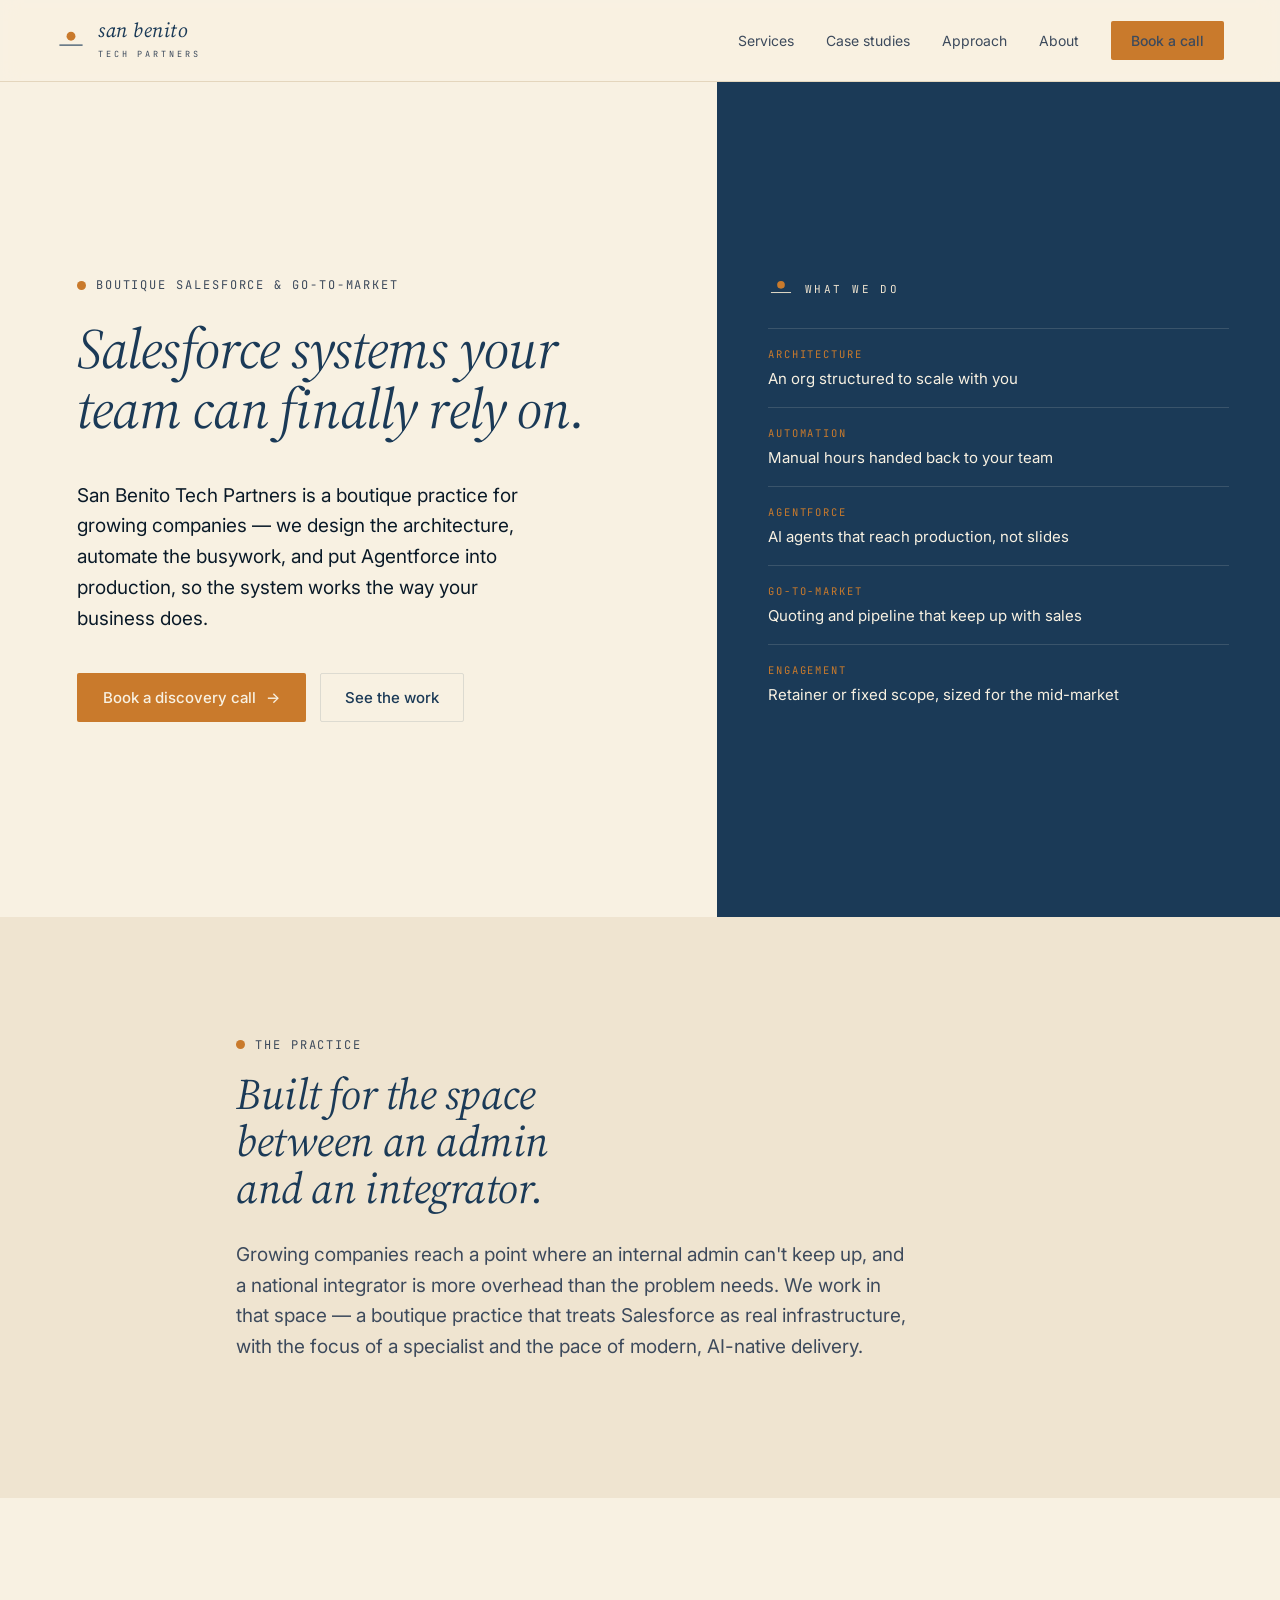
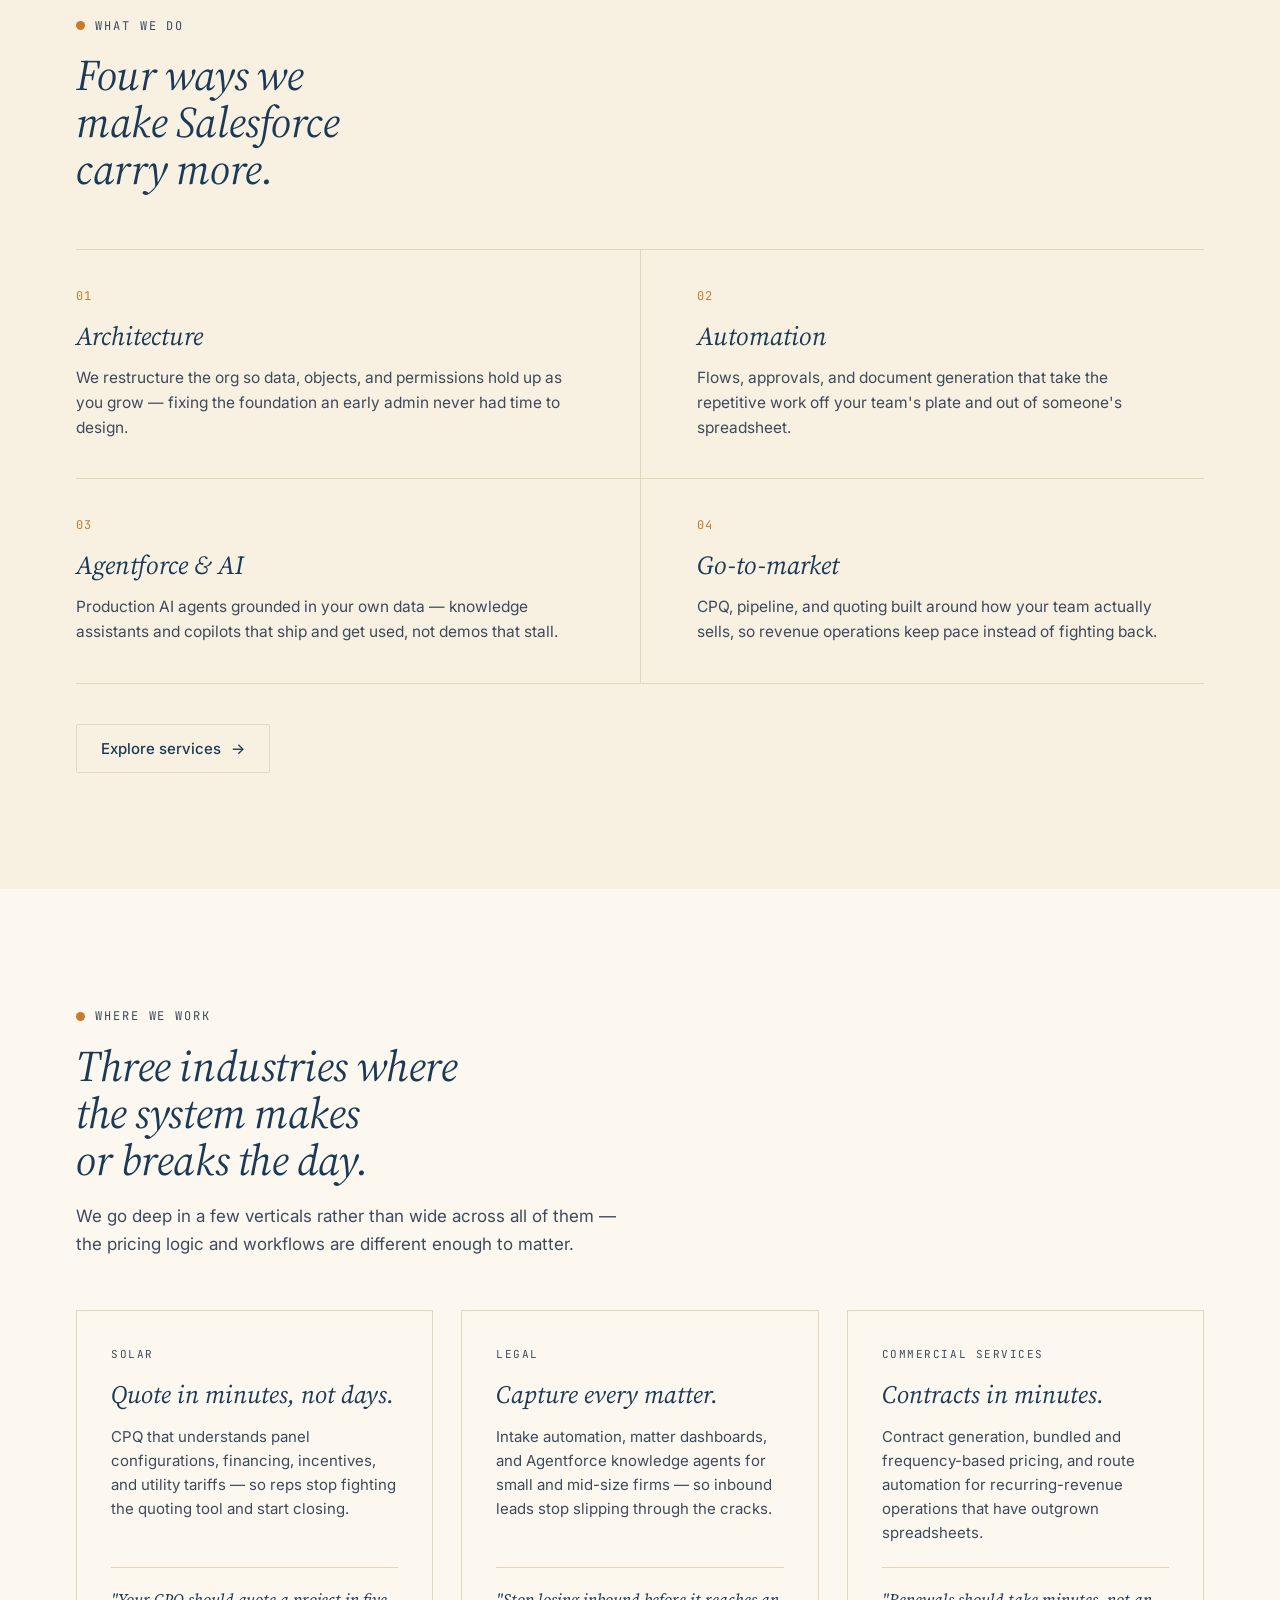
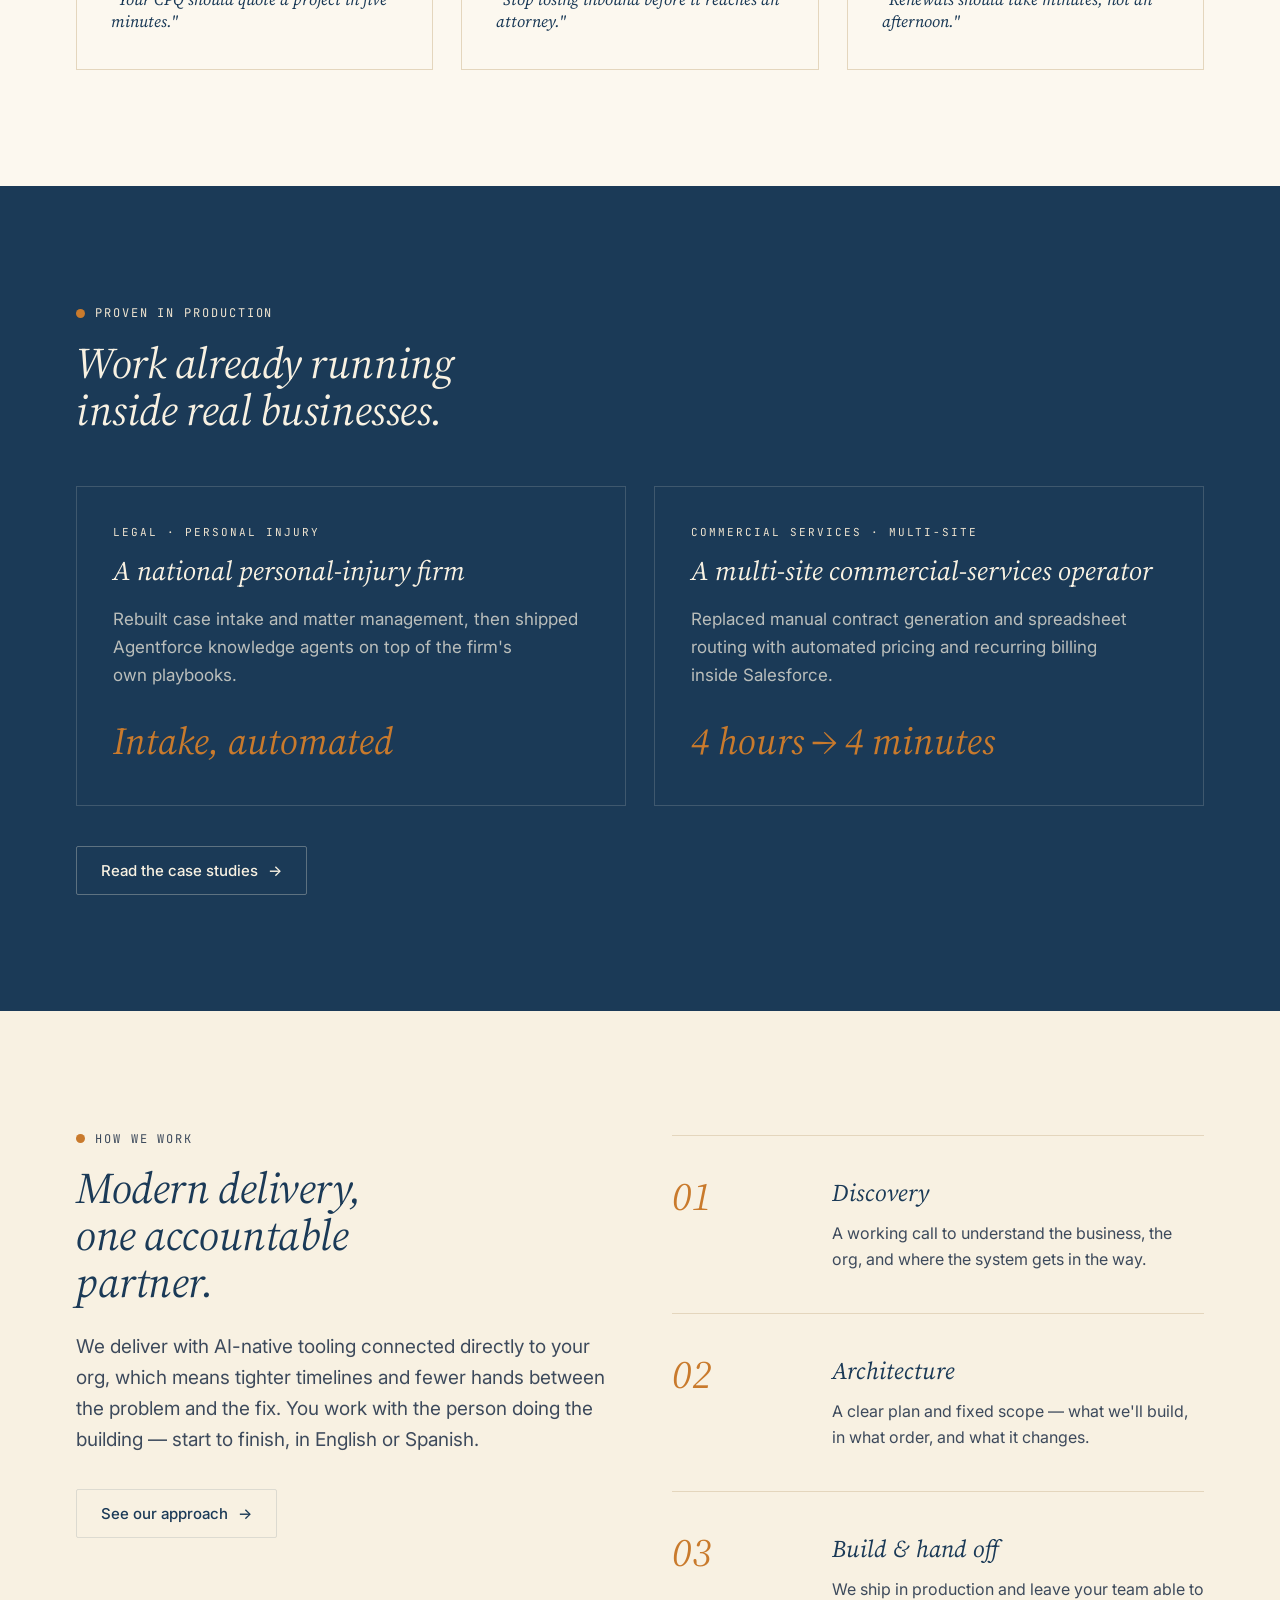
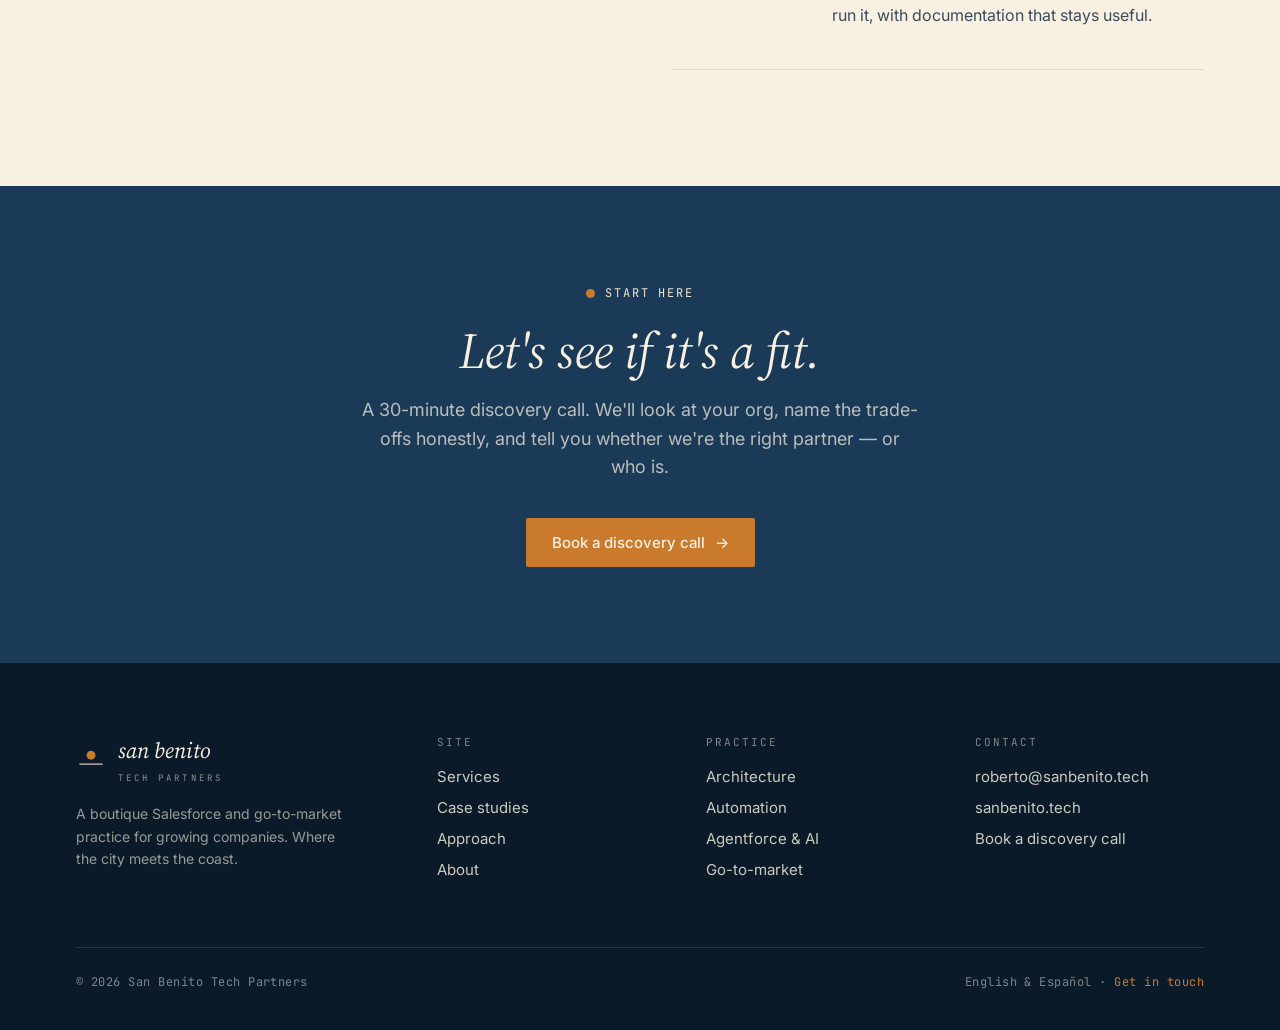
==== index.html @ d831d539 "Sitio SBTP inicial con CNAME para sanbenito.tech" ====
<!DOCTYPE html>
<html lang="en">
<head>
<meta charset="utf-8" />
<meta name="viewport" content="width=device-width, initial-scale=1" />
<title>San Benito Tech Partners — Boutique Salesforce &amp; go-to-market</title>
<meta name="description" content="A boutique Salesforce and go-to-market practice. We design the architecture, automate the busywork, and put Agentforce into production for growing companies." />
<link rel="icon" href="assets/sbtp-favicon.svg" />
<link rel="stylesheet" href="brand.css" />
<link rel="stylesheet" href="site.css" />
</head>
<body>

<!-- ============ HEADER ============ -->
<header class="site-header">
  <a class="brand" href="index.html">
    <svg width="30" height="30" viewBox="0 0 44 44" aria-hidden="true"><circle cx="22" cy="15" r="6.5" fill="#C97A2C"></circle><line x1="5" y1="28" x2="39" y2="28" stroke="#1B3A57" stroke-width="1.6"></line></svg>
    <span><span class="wm">san benito</span><br><span class="tg">TECH&nbsp;PARTNERS</span></span>
  </a>
  <nav class="site-nav">
    <a href="services.html">Services</a>
    <a href="case-studies.html">Case studies</a>
    <a href="approach.html">Approach</a>
    <a href="about.html">About</a>
    <a class="btn-amber btn-sm" href="about.html#contact">Book a call</a>
  </nav>
</header>

<!-- ============ HERO (Direction C) ============ -->
<section class="hero" data-screen-label="Home hero">
  <div class="hero-left">
    <div class="eyebrow"><span>Boutique Salesforce &amp; go-to-market</span></div>
    <h1 class="hero-h1">Salesforce systems your team can finally rely on.</h1>
    <p class="body-lg">San Benito Tech Partners is a boutique practice for growing companies — we design the architecture, automate the busywork, and put Agentforce into production, so the system works the way your business does.</p>
    <div class="hero-cta">
      <a class="btn-amber" href="about.html#contact">Book a discovery call <span>→</span></a>
      <a class="btn-ghost" href="case-studies.html">See the work</a>
    </div>
  </div>
  <aside class="hero-panel">
    <div class="panel-head">
      <svg width="26" height="26" viewBox="0 0 44 44" aria-hidden="true"><circle cx="22" cy="15" r="6.5" fill="#C97A2C"></circle><line x1="5" y1="28" x2="39" y2="28" stroke="#EFE4D0" stroke-width="1.6"></line></svg>
      <span class="lbl">WHAT&nbsp;WE&nbsp;DO</span>
    </div>
    <div class="panel-row"><div class="k">ARCHITECTURE</div><div class="v">An org structured to scale with you</div></div>
    <div class="panel-row"><div class="k">AUTOMATION</div><div class="v">Manual hours handed back to your team</div></div>
    <div class="panel-row"><div class="k">AGENTFORCE</div><div class="v">AI agents that reach production, not slides</div></div>
    <div class="panel-row"><div class="k">GO-TO-MARKET</div><div class="v">Quoting and pipeline that keep up with sales</div></div>
    <div class="panel-row"><div class="k">ENGAGEMENT</div><div class="v">Retainer or fixed scope, sized for the mid-market</div></div>
  </aside>
</section>

<!-- ============ POSITIONING ============ -->
<section class="section bg-sand">
  <div class="wrap-narrow">
    <div class="eyebrow"><span>The practice</span></div>
    <h2 class="h2" style="max-width: 18ch; margin-bottom: 28px;">Built for the space between an admin and an integrator.</h2>
    <p class="body body-lg" style="max-width: 680px;">Growing companies reach a point where an internal admin can't keep up, and a national integrator is more overhead than the problem needs. We work in that space — a boutique practice that treats Salesforce as real infrastructure, with the focus of a specialist and the pace of modern, AI-native delivery.</p>
  </div>
</section>

<!-- ============ WHAT WE DO ============ -->
<section class="section bg-paper">
  <div class="wrap">
    <div class="eyebrow"><span>What we do</span></div>
    <h2 class="h2" style="max-width: 16ch; margin-bottom: 56px;">Four ways we make Salesforce carry more.</h2>
    <div class="practice">
      <div class="cell">
        <div class="num">01</div>
        <div class="pt">Architecture</div>
        <div class="pd">We restructure the org so data, objects, and permissions hold up as you grow — fixing the foundation an early admin never had time to design.</div>
      </div>
      <div class="cell">
        <div class="num">02</div>
        <div class="pt">Automation</div>
        <div class="pd">Flows, approvals, and document generation that take the repetitive work off your team's plate and out of someone's spreadsheet.</div>
      </div>
      <div class="cell">
        <div class="num">03</div>
        <div class="pt">Agentforce &amp; AI</div>
        <div class="pd">Production AI agents grounded in your own data — knowledge assistants and copilots that ship and get used, not demos that stall.</div>
      </div>
      <div class="cell">
        <div class="num">04</div>
        <div class="pt">Go-to-market</div>
        <div class="pd">CPQ, pipeline, and quoting built around how your team actually sells, so revenue operations keep pace instead of fighting back.</div>
      </div>
    </div>
    <div style="margin-top: 40px;">
      <a class="btn-ghost" href="services.html">Explore services <span>→</span></a>
    </div>
  </div>
</section>

<!-- ============ WHERE WE WORK ============ -->
<section class="section bg-white">
  <div class="wrap">
    <div class="eyebrow"><span>Where we work</span></div>
    <h2 class="h2" style="max-width: 20ch; margin-bottom: 18px;">Three industries where the system makes or breaks the day.</h2>
    <p class="body" style="max-width: 560px; margin-bottom: 52px;">We go deep in a few verticals rather than wide across all of them — the pricing logic and workflows are different enough to matter.</p>
    <div class="grid-3">
      <div class="vcard">
        <div class="vtag">Solar</div>
        <div class="vh">Quote in minutes, not days.</div>
        <div class="vd">CPQ that understands panel configurations, financing, incentives, and utility tariffs — so reps stop fighting the quoting tool and start closing.</div>
        <div class="quote">"Your CPQ should quote a project in five minutes."</div>
      </div>
      <div class="vcard">
        <div class="vtag">Legal</div>
        <div class="vh">Capture every matter.</div>
        <div class="vd">Intake automation, matter dashboards, and Agentforce knowledge agents for small and mid-size firms — so inbound leads stop slipping through the cracks.</div>
        <div class="quote">"Stop losing inbound before it reaches an attorney."</div>
      </div>
      <div class="vcard">
        <div class="vtag">Commercial services</div>
        <div class="vh">Contracts in minutes.</div>
        <div class="vd">Contract generation, bundled and frequency-based pricing, and route automation for recurring-revenue operations that have outgrown spreadsheets.</div>
        <div class="quote">"Renewals should take minutes, not an afternoon."</div>
      </div>
    </div>
  </div>
</section>

<!-- ============ PROOF ============ -->
<section class="section bg-navy on-navy">
  <div class="wrap">
    <div class="eyebrow"><span>Proven in production</span></div>
    <h2 class="h2" style="max-width: 18ch; margin-bottom: 52px;">Work already running inside real businesses.</h2>
    <div class="grid-2" style="gap: 28px;">
      <div style="border: 1px solid rgba(248,241,226,.16); padding: 38px 36px; display: flex; flex-direction: column;">
        <div style="font-family: var(--mono); font-size: 11px; letter-spacing: .18em; color: var(--sand); text-transform: uppercase;">Legal · personal injury</div>
        <div style="font-family: var(--display); font-style: italic; font-size: 27px; color: var(--paper); margin: 16px 0 18px; line-height: 1.2;">A national personal-injury firm</div>
        <div class="body" style="flex: 1;">Rebuilt case intake and matter management, then shipped Agentforce knowledge agents on top of the firm's own playbooks.</div>
        <div style="font-family: var(--display); font-style: italic; font-size: 38px; color: var(--amber); margin-top: 26px;">Intake, automated</div>
      </div>
      <div style="border: 1px solid rgba(248,241,226,.16); padding: 38px 36px; display: flex; flex-direction: column;">
        <div style="font-family: var(--mono); font-size: 11px; letter-spacing: .18em; color: var(--sand); text-transform: uppercase;">Commercial services · multi-site</div>
        <div style="font-family: var(--display); font-style: italic; font-size: 27px; color: var(--paper); margin: 16px 0 18px; line-height: 1.2;">A multi-site commercial-services operator</div>
        <div class="body" style="flex: 1;">Replaced manual contract generation and spreadsheet routing with automated pricing and recurring billing inside Salesforce.</div>
        <div style="font-family: var(--display); font-style: italic; font-size: 38px; color: var(--amber); margin-top: 26px;">4 hours → 4 minutes</div>
      </div>
    </div>
    <div style="margin-top: 40px;">
      <a class="btn-ghost" href="case-studies.html" style="color: var(--paper); border-color: rgba(248,241,226,.3);">Read the case studies <span>→</span></a>
    </div>
  </div>
</section>

<!-- ============ HOW WE WORK ============ -->
<section class="section bg-paper">
  <div class="wrap">
    <div class="grid-2" style="gap: 64px; align-items: start;">
      <div>
        <div class="eyebrow"><span>How we work</span></div>
        <h2 class="h2" style="margin-bottom: 26px; max-width: 14ch;">Modern delivery, one accountable partner.</h2>
        <p class="body body-lg">We deliver with AI-native tooling connected directly to your org, which means tighter timelines and fewer hands between the problem and the fix. You work with the person doing the building — start to finish, in English or Spanish.</p>
        <div style="margin-top: 34px;">
          <a class="btn-ghost" href="approach.html">See our approach <span>→</span></a>
        </div>
      </div>
      <div style="padding-top: 8px;">
        <div class="step" style="border-top: 1px solid var(--sand-line);">
          <div class="sn">01</div>
          <div><div class="st">Discovery</div><div class="sd">A working call to understand the business, the org, and where the system gets in the way.</div></div>
        </div>
        <div class="step">
          <div class="sn">02</div>
          <div><div class="st">Architecture</div><div class="sd">A clear plan and fixed scope — what we'll build, in what order, and what it changes.</div></div>
        </div>
        <div class="step">
          <div class="sn">03</div>
          <div><div class="st">Build &amp; hand off</div><div class="sd">We ship in production and leave your team able to run it, with documentation that stays useful.</div></div>
        </div>
      </div>
    </div>
  </div>
</section>

<!-- ============ CTA ============ -->
<section class="cta-band on-navy">
  <div class="inner wrap-narrow">
    <div class="eyebrow" style="justify-content: center;"><span>Start here</span></div>
    <h2 class="ch">Let's see if it's a fit.</h2>
    <p class="cs">A 30-minute discovery call. We'll look at your org, name the trade-offs honestly, and tell you whether we're the right partner — or who is.</p>
    <a class="btn-amber" href="about.html#contact">Book a discovery call <span>→</span></a>
  </div>
</section>

<!-- ============ FOOTER ============ -->
<footer class="site-footer">
  <div class="wrap">
    <div class="foot-grid">
      <div class="foot-brand">
        <div style="display:flex; align-items:center; gap:12px;">
          <svg width="30" height="30" viewBox="0 0 44 44" aria-hidden="true"><circle cx="22" cy="15" r="6.5" fill="#C97A2C"></circle><line x1="5" y1="28" x2="39" y2="28" stroke="#EFE4D0" stroke-width="1.6"></line></svg>
          <span><span class="wm">san benito</span><br><span class="tg">TECH&nbsp;PARTNERS</span></span>
        </div>
        <p>A boutique Salesforce and go-to-market practice for growing companies. Where the city meets the coast.</p>
      </div>
      <div class="foot-col">
        <h4>Site</h4>
        <a href="services.html">Services</a>
        <a href="case-studies.html">Case studies</a>
        <a href="approach.html">Approach</a>
        <a href="about.html">About</a>
      </div>
      <div class="foot-col">
        <h4>Practice</h4>
        <a href="services.html">Architecture</a>
        <a href="services.html">Automation</a>
        <a href="services.html">Agentforce &amp; AI</a>
        <a href="services.html">Go-to-market</a>
      </div>
      <div class="foot-col">
        <h4>Contact</h4>
        <a href="mailto:roberto@sanbenito.tech">roberto@sanbenito.tech</a>
        <a href="https://sanbenito.tech">sanbenito.tech</a>
        <a href="about.html#contact">Book a discovery call</a>
      </div>
    </div>
    <div class="foot-bottom">
      <span>© 2026 San Benito Tech Partners</span>
      <span>English &amp; Español · <a href="about.html#contact">Get in touch</a></span>
    </div>
  </div>
</footer>

</body>
</html>
---- brand.css ----
/* San Benito Tech Partners — "Horizon" brand foundation
   Source of truth: SBTP-Brand-Guidelines-v1. Restraint is the discipline. */

@import url('https://fonts.googleapis.com/css2?family=Inter:wght@400;500&family=JetBrains+Mono:wght@400;500&family=Source+Serif+4:ital,opsz,wght@1,8..60,400&display=swap');

:root {
  /* Palette — six colors total */
  --ink:          #0A1A28;
  --pacific:      #1B3A57;
  --slate:        #3D4A5C;
  --amber:        #C97A2C;
  --sand:         #EFE4D0;
  --paper:        #F8F1E2;
  --white:        #FFFFFF;

  /* Derived, on-brand tints (kept within the family, low chroma) */
  --pacific-12:   rgba(27, 58, 87, 0.12);
  --pacific-08:   rgba(27, 58, 87, 0.08);
  --slate-50:     rgba(61, 74, 92, 0.50);
  --sand-line:    #E4D6BD;
  --paper-on-navy: rgba(248, 241, 226, 0.72);

  /* Type */
  --display: 'Source Serif 4', 'Source Serif Pro', Georgia, serif;
  --body:    'Inter', Helvetica, Arial, sans-serif;
  --mono:    'JetBrains Mono', Menlo, monospace;
}

* { box-sizing: border-box; }

body {
  margin: 0;
  font-family: var(--body);
  color: var(--ink);
  background: var(--paper);
  -webkit-font-smoothing: antialiased;
  text-rendering: optimizeLegibility;
}

/* ---- Display: Source Serif Pro Italic, sentence case, always italic ---- */
.display {
  font-family: var(--display);
  font-style: italic;
  font-weight: 400;
  color: var(--pacific);
  letter-spacing: -0.01em;
  line-height: 1.04;
  text-wrap: balance;
}

/* ---- Mono kicker / labels ---- */
.kicker {
  font-family: var(--mono);
  font-weight: 400;
  font-size: 12px;
  letter-spacing: 0.16em;
  text-transform: uppercase;
  color: var(--slate);
}

/* ---- Body ---- */
.lede {
  font-family: var(--body);
  font-weight: 400;
  font-size: 19px;
  line-height: 1.6;
  color: var(--slate);
  text-wrap: pretty;
}

p { text-wrap: pretty; }

/* ---- The mark: amber sun + navy horizon line ---- */
.sun { display: block; }

/* ---- Amber CTA — the one accent per surface ---- */
.btn-amber {
  display: inline-flex;
  align-items: center;
  gap: 10px;
  font-family: var(--body);
  font-weight: 500;
  font-size: 15px;
  color: var(--paper);
  background: var(--amber);
  border: none;
  padding: 15px 26px;
  border-radius: 2px;
  text-decoration: none;
  cursor: pointer;
  transition: background 160ms ease, transform 160ms ease;
}
.btn-amber:hover { background: #b86d24; }

.btn-ghost {
  display: inline-flex;
  align-items: center;
  gap: 10px;
  font-family: var(--body);
  font-weight: 500;
  font-size: 15px;
  color: var(--pacific);
  background: transparent;
  border: 1px solid var(--pacific-12);
  padding: 14px 24px;
  border-radius: 2px;
  text-decoration: none;
  cursor: pointer;
  transition: border-color 160ms ease, background 160ms ease;
}
.btn-ghost:hover { border-color: var(--pacific); }

/* horizon rule */
.rule { height: 1px; background: var(--pacific); opacity: 0.18; border: 0; }
---- site.css ----
/* San Benito Tech Partners — site components
   Built on brand.css. Direction: "The System" (editorial + navy panels). */

/* ---------- layout ---------- */
.wrap { max-width: 1240px; margin: 0 auto; padding: 0 56px; }
.wrap-narrow { max-width: 920px; margin: 0 auto; padding: 0 56px; }
section { position: relative; }
.section { padding: 116px 0; }
.section-sm { padding: 78px 0; }

.bg-paper { background: var(--paper); }
.bg-sand  { background: var(--sand); }
.bg-navy  { background: var(--pacific); }
.bg-white { background: #FCF8EF; }

/* ---------- header ---------- */
.site-header {
  position: sticky; top: 0; z-index: 50;
  display: flex; align-items: center; justify-content: space-between;
  padding: 20px 56px;
  background: rgba(248,241,226,0.86);
  backdrop-filter: saturate(140%) blur(10px);
  border-bottom: 1px solid var(--sand-line);
}
.site-header.on-navy {
  background: rgba(27,58,87,0.72);
  border-bottom: 1px solid rgba(248,241,226,0.14);
}
.brand { display: flex; align-items: center; gap: 12px; text-decoration: none; }
.brand .wm { font-family: var(--display); font-style: italic; font-size: 20px; letter-spacing: .5px; line-height: 1; color: var(--pacific); }
.brand .tg { font-family: var(--mono); font-size: 8.5px; letter-spacing: .34em; margin-top: 3px; color: var(--slate); }
.on-navy .brand .wm { color: var(--paper); }
.on-navy .brand .tg { color: rgba(248,241,226,.6); }

.site-nav { display: flex; align-items: center; gap: 32px; }
.site-nav a { font-family: var(--body); font-size: 14px; color: var(--slate); text-decoration: none; transition: color 140ms ease; }
.site-nav a:hover { color: var(--pacific); }
.site-nav a.active { color: var(--pacific); }
.on-navy .site-nav a { color: rgba(248,241,226,.78); }
.on-navy .site-nav a:hover, .on-navy .site-nav a.active { color: var(--paper); }
.btn-sm { padding: 11px 20px !important; font-size: 14px !important; }

/* ---------- eyebrow + section title ---------- */
.eyebrow { display: inline-flex; align-items: center; gap: 10px; }
.eyebrow::before { content: ""; width: 9px; height: 9px; border-radius: 50%; background: var(--amber); }
.eyebrow span { font-family: var(--mono); font-size: 12px; letter-spacing: .16em; text-transform: uppercase; color: var(--slate); }
.on-navy .eyebrow span { color: var(--sand); }

.h2 { font-family: var(--display); font-style: italic; font-weight: 400; color: var(--pacific); font-size: clamp(30px, 3.4vw, 44px); line-height: 1.08; letter-spacing: -.01em; margin: 18px 0 0; text-wrap: balance; }
.on-navy .h2 { color: var(--paper); }
.h3 { font-family: var(--display); font-style: italic; font-weight: 400; color: var(--pacific); font-size: 25px; line-height: 1.15; margin: 0; }
.body { font-family: var(--body); font-size: 17px; line-height: 1.65; color: var(--slate); text-wrap: pretty; }
.body-lg { font-size: 19px; line-height: 1.62; }
.on-navy .body, .on-navy .body-lg { color: var(--paper-on-navy); }

/* ---------- hero (Direction C — split) ---------- */
.hero { display: grid; grid-template-columns: 1.12fr 0.88fr; min-height: calc(100vh - 65px); }
.hero-left { display: flex; flex-direction: column; justify-content: center; padding: 64px 56px 64px clamp(56px, 6vw, 104px); }
.hero-h1 { font-family: var(--display); font-style: italic; font-weight: 400; color: var(--pacific); font-size: clamp(38px, 4.4vw, 58px); line-height: 1.05; letter-spacing: -.015em; margin: 26px 0 24px; text-wrap: balance; }
.hero-left .body-lg { max-width: 500px; margin-bottom: 38px; }
.hero-cta { display: flex; gap: 14px; align-items: center; flex-wrap: wrap; }

.hero-panel { background: var(--pacific); padding: 56px clamp(40px, 4vw, 56px); display: flex; flex-direction: column; justify-content: center; }
.panel-head { display: flex; align-items: center; gap: 11px; margin-bottom: 26px; }
.panel-head .lbl { font-family: var(--mono); font-size: 11px; letter-spacing: .22em; color: var(--sand); }
.panel-row { padding: 18px 0; border-top: 1px solid rgba(248,241,226,.14); }
.panel-row:first-of-type { border-top: none; }
.panel-row .k { font-family: var(--mono); font-size: 10.5px; letter-spacing: .18em; color: var(--amber); margin-bottom: 7px; }
.panel-row .v { font-family: var(--body); font-size: 15px; color: var(--paper); line-height: 1.4; }

/* ---------- horizon divider ---------- */
.horizon { position: relative; height: 1px; background: var(--pacific); opacity: .18; }
.horizon::after { content: ""; position: absolute; left: 50%; top: -6.5px; width: 13px; height: 13px; border-radius: 50%; background: var(--amber); transform: translateX(-50%); }
.horizon.left::after { left: 0; transform: none; }

/* ---------- practice grid ---------- */
.grid-2 { display: grid; grid-template-columns: 1fr 1fr; gap: 0; }
.grid-3 { display: grid; grid-template-columns: repeat(3, 1fr); gap: 28px; }

.practice { display: grid; grid-template-columns: repeat(2, 1fr); border-top: 1px solid var(--sand-line); }
.practice .cell { padding: 38px 36px 38px 0; border-bottom: 1px solid var(--sand-line); }
.practice .cell:nth-child(odd) { padding-right: 56px; }
.practice .cell:nth-child(even) { padding-left: 56px; border-left: 1px solid var(--sand-line); }
.practice .num { font-family: var(--mono); font-size: 12px; color: var(--amber); letter-spacing: .1em; }
.practice .pt { font-family: var(--display); font-style: italic; font-size: 26px; color: var(--pacific); margin: 14px 0 12px; }
.practice .pd { font-family: var(--body); font-size: 15.5px; line-height: 1.6; color: var(--slate); }

/* ---------- vertical cards ---------- */
.vcard { background: #FCF8EF; border: 1px solid var(--sand-line); padding: 36px 34px; display: flex; flex-direction: column; min-height: 300px; }
.vcard .vh { font-family: var(--display); font-style: italic; font-size: 25px; color: var(--pacific); margin: 16px 0 14px; }
.vcard .vd { font-family: var(--body); font-size: 15px; line-height: 1.6; color: var(--slate); flex: 1; }
.vcard .vtag { font-family: var(--mono); font-size: 11px; letter-spacing: .14em; color: var(--slate); text-transform: uppercase; }
.vcard .quote { font-family: var(--display); font-style: italic; font-size: 16px; color: var(--pacific); line-height: 1.4; margin-top: 22px; padding-top: 20px; border-top: 1px solid var(--sand-line); }

/* ---------- case cards ---------- */
.case { display: grid; grid-template-columns: 0.9fr 1.1fr; gap: 0; border: 1px solid var(--sand-line); background: #FCF8EF; }
.case .meta { background: var(--pacific); padding: 44px 40px; display: flex; flex-direction: column; justify-content: space-between; }
.case .meta .sector { font-family: var(--mono); font-size: 11px; letter-spacing: .18em; color: var(--sand); text-transform: uppercase; }
.case .meta .who { font-family: var(--display); font-style: italic; font-size: 26px; color: var(--paper); line-height: 1.2; margin-top: 18px; }
.case .meta .stat { margin-top: 28px; }
.case .meta .stat .big { font-family: var(--display); font-style: italic; font-size: 46px; color: var(--amber); line-height: 1; }
.case .meta .stat .cap { font-family: var(--body); font-size: 13px; color: var(--paper-on-navy); margin-top: 8px; }
.case .body-side { padding: 44px 40px; }
.case .body-side .lab { font-family: var(--mono); font-size: 10.5px; letter-spacing: .16em; color: var(--amber); text-transform: uppercase; margin-bottom: 9px; }
.case .body-side .txt { font-family: var(--body); font-size: 15.5px; line-height: 1.62; color: var(--slate); margin: 0 0 26px; }
.case .body-side .txt:last-child { margin-bottom: 0; }

/* ---------- approach steps ---------- */
.steps { border-top: 1px solid var(--sand-line); }
.step { display: grid; grid-template-columns: 120px 1fr; gap: 40px; padding: 40px 0; border-bottom: 1px solid var(--sand-line); align-items: start; }
.step .sn { font-family: var(--display); font-style: italic; font-size: 40px; color: var(--amber); line-height: 1; }
.step .st { font-family: var(--display); font-style: italic; font-size: 24px; color: var(--pacific); margin: 0 0 12px; }
.step .sd { font-family: var(--body); font-size: 16px; line-height: 1.62; color: var(--slate); max-width: 620px; }

/* ---------- cta band ---------- */
.cta-band { background: var(--pacific); }
.cta-band .inner { padding: 96px 0; text-align: center; }
.cta-band .ch { font-family: var(--display); font-style: italic; font-weight: 400; color: var(--paper); font-size: clamp(32px, 4vw, 50px); line-height: 1.08; margin: 22px 0 18px; text-wrap: balance; }
.cta-band .cs { font-family: var(--body); font-size: 18px; color: var(--paper-on-navy); max-width: 560px; margin: 0 auto 36px; line-height: 1.6; }

/* ---------- footer ---------- */
.site-footer { background: var(--ink); color: var(--paper); padding: 72px 0 40px; }
.foot-grid { display: grid; grid-template-columns: 1.4fr 1fr 1fr 1fr; gap: 40px; }
.foot-col h4 { font-family: var(--mono); font-size: 11px; letter-spacing: .18em; text-transform: uppercase; color: rgba(248,241,226,.5); margin: 0 0 18px; font-weight: 400; }
.foot-col a { display: block; font-family: var(--body); font-size: 15px; color: rgba(248,241,226,.82); text-decoration: none; margin-bottom: 12px; transition: color 140ms ease; }
.foot-col a:hover { color: var(--paper); }
.foot-brand .wm { font-family: var(--display); font-style: italic; font-size: 22px; color: var(--paper); }
.foot-brand .tg { font-family: var(--mono); font-size: 9px; letter-spacing: .34em; color: rgba(248,241,226,.55); margin-top: 4px; }
.foot-brand p { font-family: var(--body); font-size: 14px; color: rgba(248,241,226,.6); line-height: 1.6; margin: 18px 0 0; max-width: 280px; }
.foot-bottom { display: flex; justify-content: space-between; align-items: center; margin-top: 56px; padding-top: 26px; border-top: 1px solid rgba(248,241,226,.12); }
.foot-bottom span { font-family: var(--mono); font-size: 12px; color: rgba(248,241,226,.5); letter-spacing: .04em; }
.foot-bottom a { color: var(--amber); text-decoration: none; }

/* ---------- contact ---------- */
.contact-grid { display: grid; grid-template-columns: 1fr 1fr; gap: 0; border: 1px solid var(--sand-line); }
.contact-left { padding: 56px clamp(40px,4vw,56px); }
.contact-right { background: var(--pacific); padding: 56px clamp(40px,4vw,56px); display: flex; flex-direction: column; justify-content: center; }
.contact-right .ci { margin-bottom: 26px; }
.contact-right .ci:last-child { margin-bottom: 0; }
.contact-right .ci .cl { font-family: var(--mono); font-size: 10.5px; letter-spacing: .18em; color: var(--amber); text-transform: uppercase; margin-bottom: 8px; }
.contact-right .ci .cv { font-family: var(--body); font-size: 17px; color: var(--paper); }
.contact-right .ci .cv a { color: var(--paper); text-decoration: none; border-bottom: 1px solid rgba(248,241,226,.3); }

/* ---------- service list ---------- */
.svc-list { list-style: none; margin: 0; padding: 0; border-top: 1px solid var(--sand-line); }
.svc-list li { font-family: var(--body); font-size: 16px; color: var(--ink); padding: 16px 0 16px 26px; border-bottom: 1px solid var(--sand-line); position: relative; }
.svc-list li::before { content: ""; position: absolute; left: 0; top: 23px; width: 7px; height: 7px; border-radius: 50%; background: var(--amber); }

/* ---------- misc ---------- */
.lead-page { padding: 88px 0 8px; }
.lead-page .pt { font-family: var(--display); font-style: italic; color: var(--pacific); font-size: clamp(40px, 5vw, 62px); line-height: 1.06; letter-spacing: -.015em; margin: 24px 0 0; max-width: 15ch; text-wrap: balance; }
.lead-page .ps { font-family: var(--body); font-size: 19px; line-height: 1.6; color: var(--slate); max-width: 560px; margin: 34px 0 0; }
.measure { max-width: 640px; }

/* ---------- responsive ---------- */
@media (max-width: 900px) {
  .site-nav { gap: 18px; }
  .site-nav a:not(.btn-amber) { display: none; }
  .hero { grid-template-columns: 1fr; min-height: 0; }
  .hero-panel { padding: 44px 40px; }
  .grid-3 { grid-template-columns: 1fr; }
  .practice { grid-template-columns: 1fr; }
  .practice .cell:nth-child(even) { padding-left: 0; border-left: none; }
  .practice .cell:nth-child(odd) { padding-right: 0; }
  .case { grid-template-columns: 1fr; }
  .contact-grid { grid-template-columns: 1fr; }
  .foot-grid { grid-template-columns: 1fr 1fr; gap: 32px; }
  .step { grid-template-columns: 1fr; gap: 10px; }
  .wrap, .wrap-narrow, .site-header { padding-left: 28px; padding-right: 28px; }
  .hero-left { padding: 48px 28px; }
}
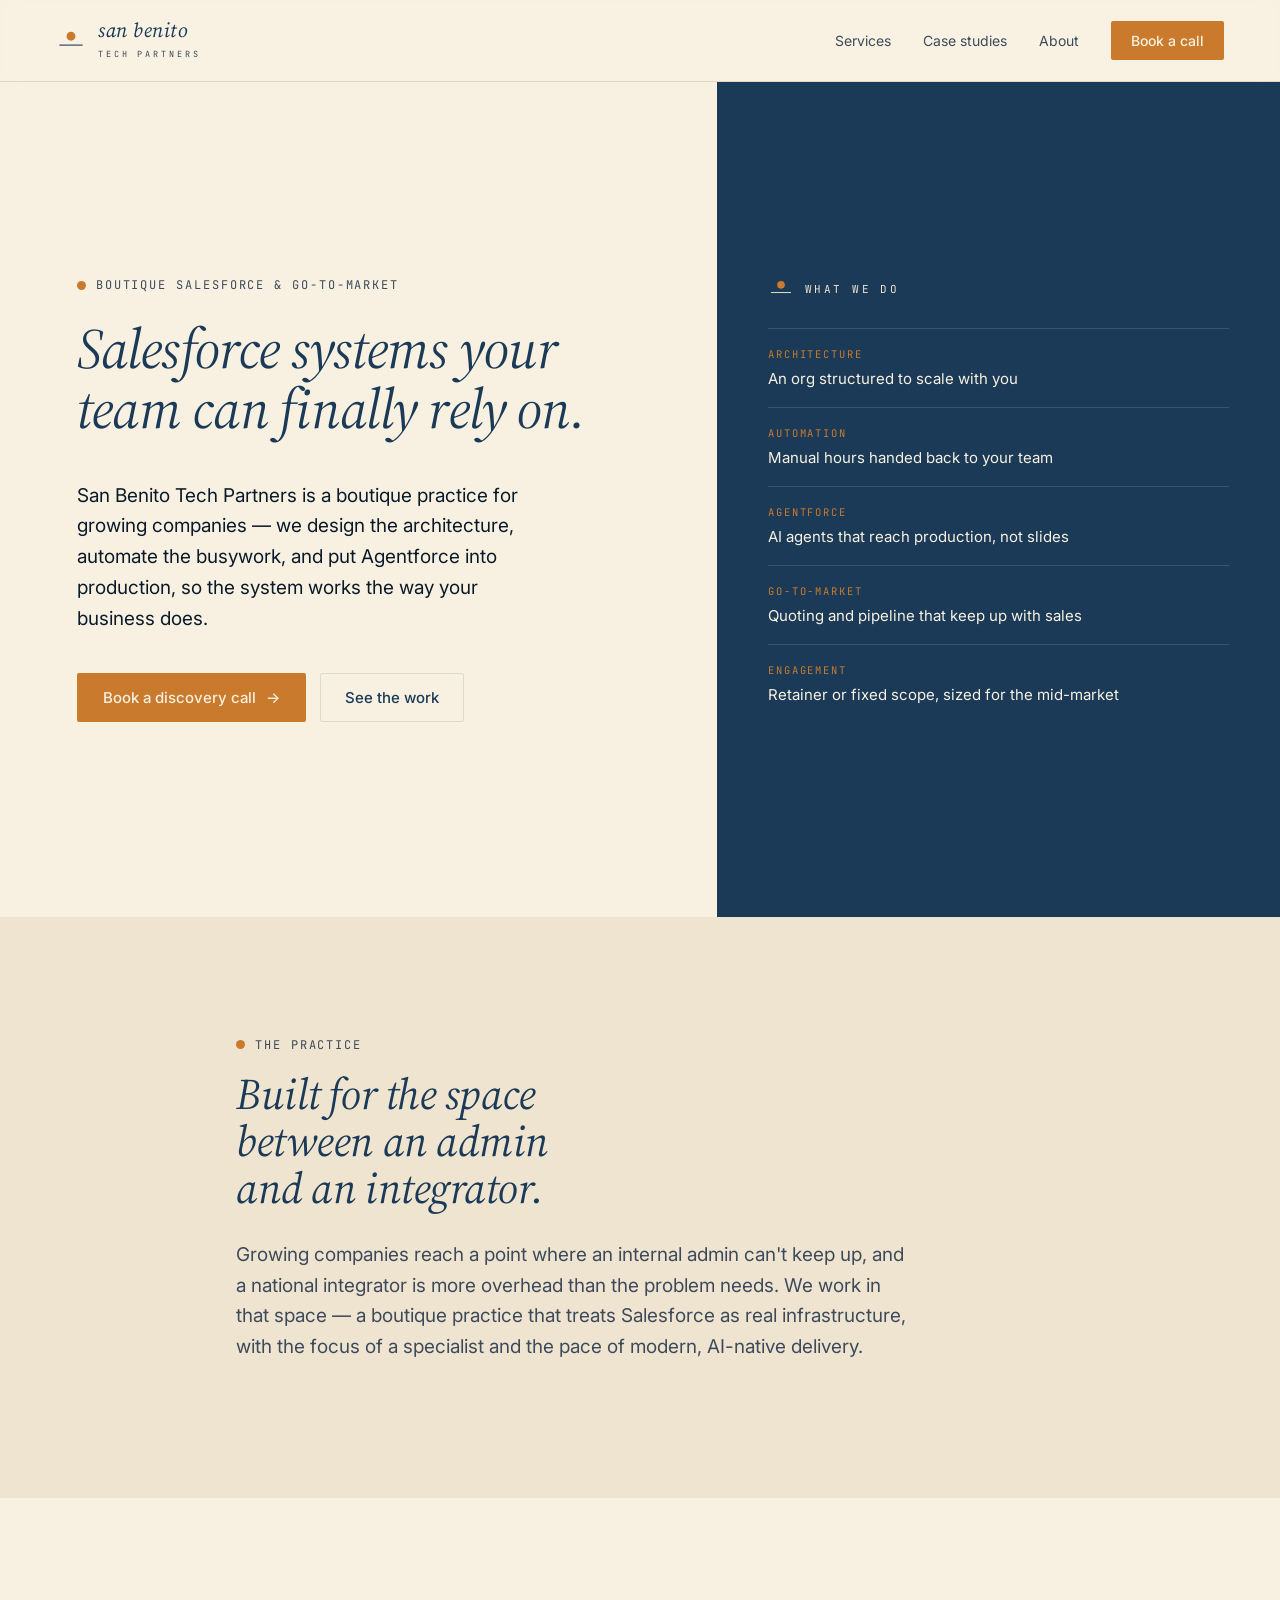
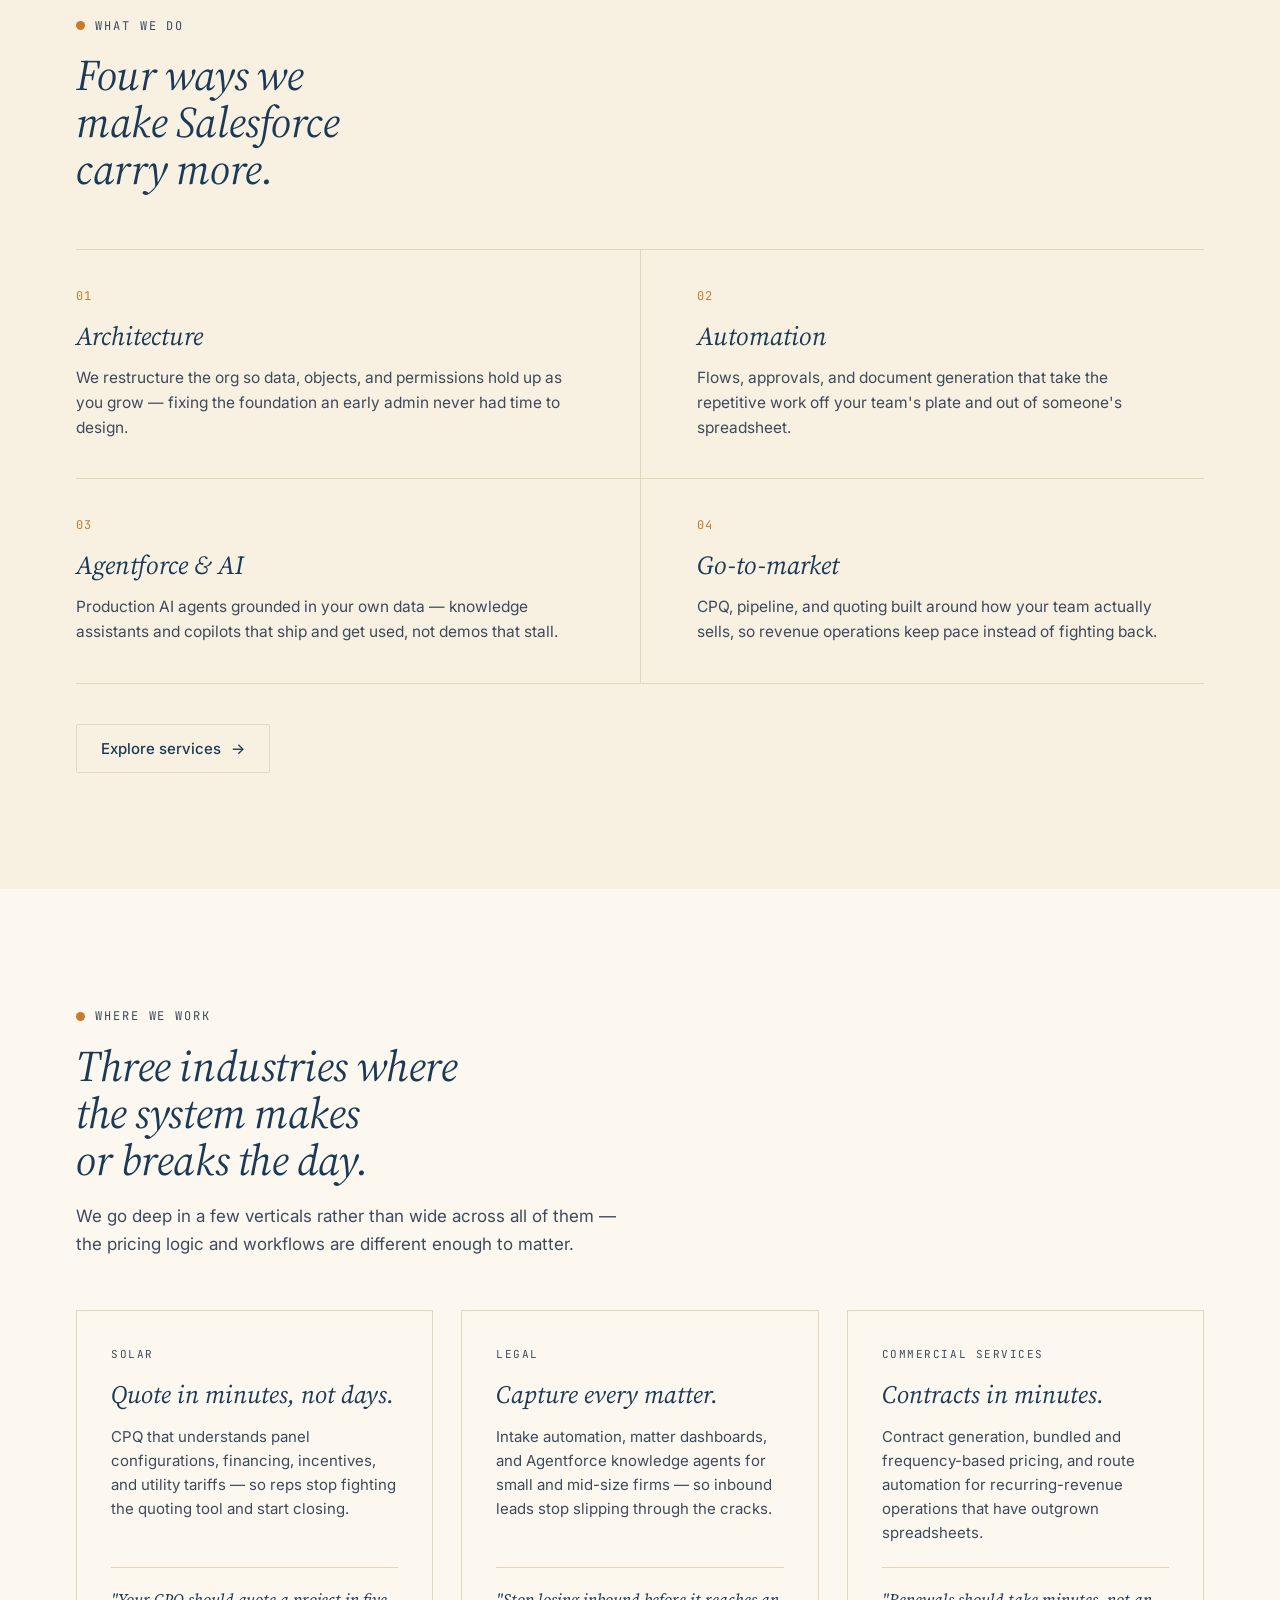
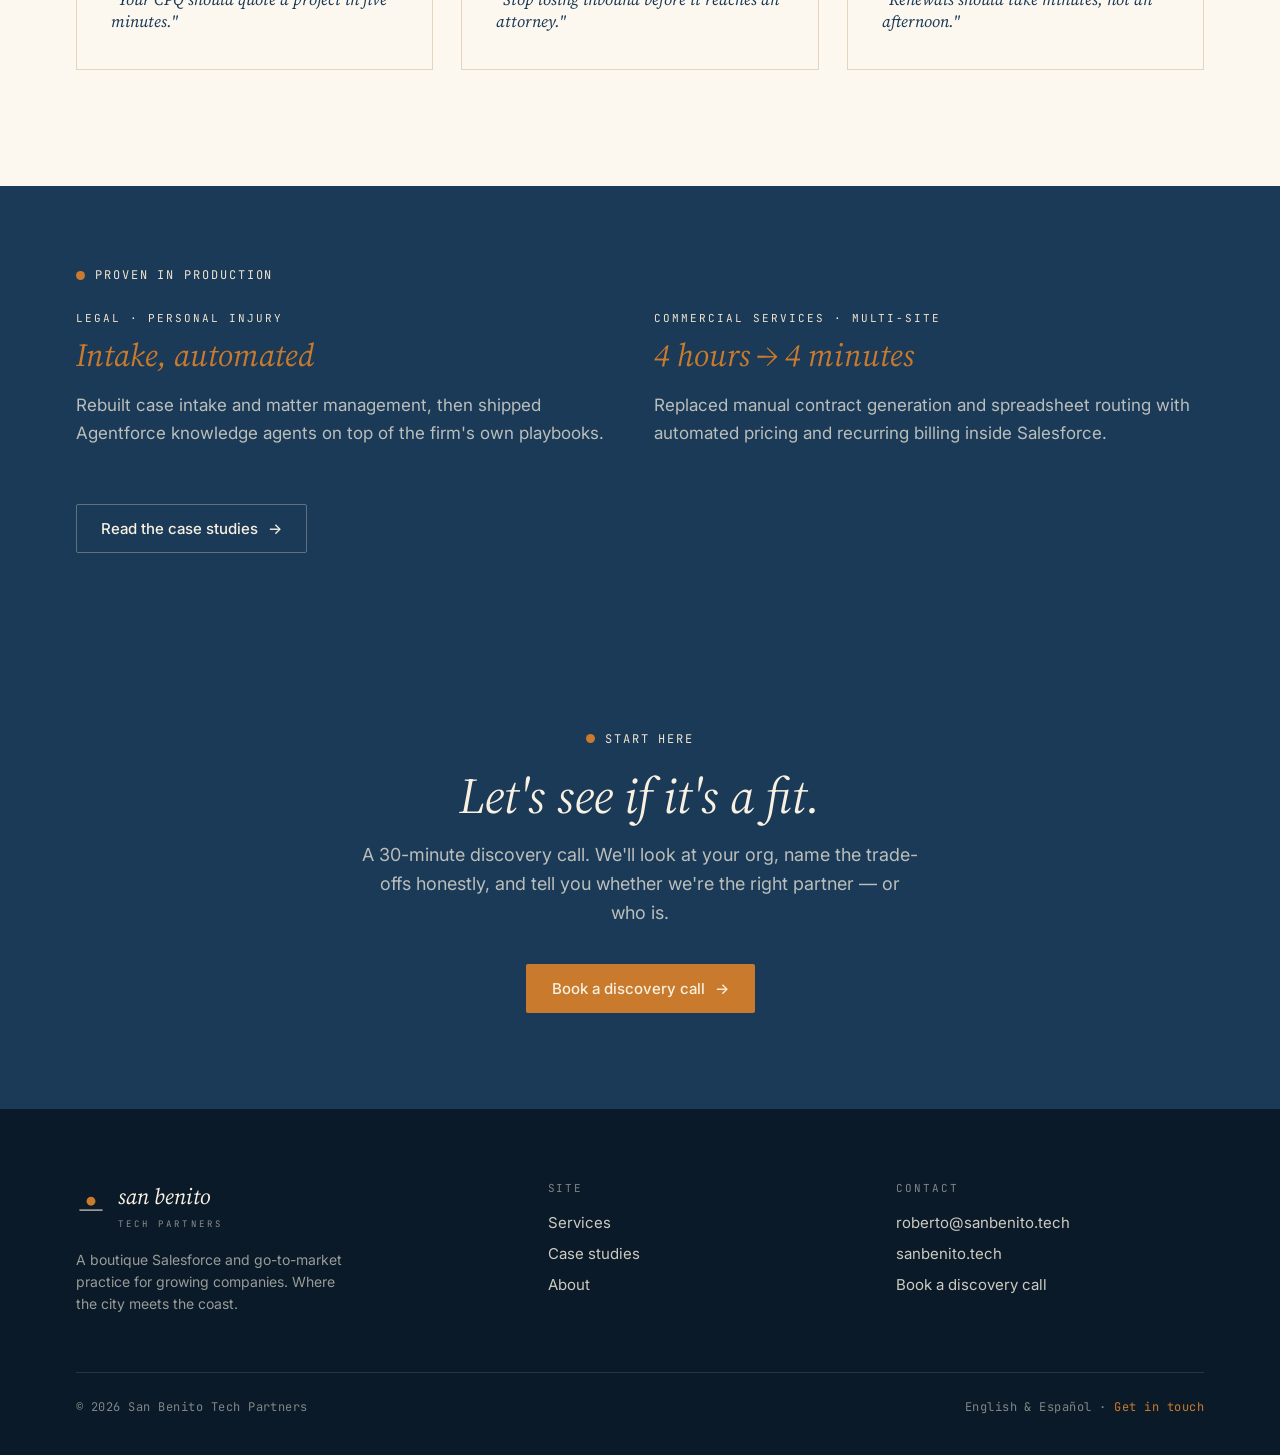
==== commit 4eeb7ec7: "Site v2: mobile nav, responsive fixes, shorter IA" ====
--- a/index.html
+++ b/index.html
@@ -13,216 +13,176 @@
 
 <!-- ============ HEADER ============ -->
 <header class="site-header">
-  <a class="brand" href="index.html">
-    <svg width="30" height="30" viewBox="0 0 44 44" aria-hidden="true"><circle cx="22" cy="15" r="6.5" fill="#C97A2C"></circle><line x1="5" y1="28" x2="39" y2="28" stroke="#1B3A57" stroke-width="1.6"></line></svg>
-    <span><span class="wm">san benito</span><br><span class="tg">TECH&nbsp;PARTNERS</span></span>
-  </a>
-  <nav class="site-nav">
-    <a href="services.html">Services</a>
-    <a href="case-studies.html">Case studies</a>
-    <a href="approach.html">Approach</a>
-    <a href="about.html">About</a>
-    <a class="btn-amber btn-sm" href="about.html#contact">Book a call</a>
-  </nav>
+<a class="brand" href="index.html">
+<svg width="30" height="30" viewBox="0 0 44 44" aria-hidden="true"><circle cx="22" cy="15" r="6.5" fill="#C97A2C"></circle><line x1="5" y1="28" x2="39" y2="28" stroke="#1B3A57" stroke-width="1.6"></line></svg>
+<span><span class="wm">san benito</span><br><span class="tg">TECH&nbsp;PARTNERS</span></span>
+</a>
+<input type="checkbox" id="nav-toggle" class="nav-toggle" />
+<label for="nav-toggle" class="nav-burger" aria-label="Menu">☰</label>
+<nav class="site-nav">
+<a href="services.html">Services</a>
+<a href="case-studies.html">Case studies</a>
+<a href="about.html">About</a>
+</nav>
+<a class="btn-amber btn-sm" href="https://calendar.app.google/EVADohh3cZ5LJQx87" target="_blank" rel="noopener">Book a call</a>
 </header>
 
 <!-- ============ HERO (Direction C) ============ -->
 <section class="hero" data-screen-label="Home hero">
-  <div class="hero-left">
-    <div class="eyebrow"><span>Boutique Salesforce &amp; go-to-market</span></div>
-    <h1 class="hero-h1">Salesforce systems your team can finally rely on.</h1>
-    <p class="body-lg">San Benito Tech Partners is a boutique practice for growing companies — we design the architecture, automate the busywork, and put Agentforce into production, so the system works the way your business does.</p>
-    <div class="hero-cta">
-      <a class="btn-amber" href="about.html#contact">Book a discovery call <span>→</span></a>
-      <a class="btn-ghost" href="case-studies.html">See the work</a>
-    </div>
-  </div>
-  <aside class="hero-panel">
-    <div class="panel-head">
-      <svg width="26" height="26" viewBox="0 0 44 44" aria-hidden="true"><circle cx="22" cy="15" r="6.5" fill="#C97A2C"></circle><line x1="5" y1="28" x2="39" y2="28" stroke="#EFE4D0" stroke-width="1.6"></line></svg>
-      <span class="lbl">WHAT&nbsp;WE&nbsp;DO</span>
-    </div>
-    <div class="panel-row"><div class="k">ARCHITECTURE</div><div class="v">An org structured to scale with you</div></div>
-    <div class="panel-row"><div class="k">AUTOMATION</div><div class="v">Manual hours handed back to your team</div></div>
-    <div class="panel-row"><div class="k">AGENTFORCE</div><div class="v">AI agents that reach production, not slides</div></div>
-    <div class="panel-row"><div class="k">GO-TO-MARKET</div><div class="v">Quoting and pipeline that keep up with sales</div></div>
-    <div class="panel-row"><div class="k">ENGAGEMENT</div><div class="v">Retainer or fixed scope, sized for the mid-market</div></div>
-  </aside>
+<div class="hero-left">
+<div class="eyebrow"><span>Boutique Salesforce &amp; go-to-market</span></div>
+<h1 class="hero-h1">Salesforce systems your team can finally rely on.</h1>
+<p class="body-lg">San Benito Tech Partners is a boutique practice for growing companies — we design the architecture, automate the busywork, and put Agentforce into production, so the system works the way your business does.</p>
+<div class="hero-cta">
+<a class="btn-amber" href="https://calendar.app.google/EVADohh3cZ5LJQx87" target="_blank" rel="noopener">Book a discovery call <span>→</span></a>
+<a class="btn-ghost" href="case-studies.html">See the work</a>
+</div>
+</div>
+<aside class="hero-panel">
+<div class="panel-head">
+<svg width="26" height="26" viewBox="0 0 44 44" aria-hidden="true"><circle cx="22" cy="15" r="6.5" fill="#C97A2C"></circle><line x1="5" y1="28" x2="39" y2="28" stroke="#EFE4D0" stroke-width="1.6"></line></svg>
+<span class="lbl">WHAT&nbsp;WE&nbsp;DO</span>
+</div>
+<div class="panel-row"><div class="k">ARCHITECTURE</div><div class="v">An org structured to scale with you</div></div>
+<div class="panel-row"><div class="k">AUTOMATION</div><div class="v">Manual hours handed back to your team</div></div>
+<div class="panel-row"><div class="k">AGENTFORCE</div><div class="v">AI agents that reach production, not slides</div></div>
+<div class="panel-row"><div class="k">GO-TO-MARKET</div><div class="v">Quoting and pipeline that keep up with sales</div></div>
+<div class="panel-row"><div class="k">ENGAGEMENT</div><div class="v">Retainer or fixed scope, sized for the mid-market</div></div>
+</aside>
 </section>
 
 <!-- ============ POSITIONING ============ -->
 <section class="section bg-sand">
-  <div class="wrap-narrow">
-    <div class="eyebrow"><span>The practice</span></div>
-    <h2 class="h2" style="max-width: 18ch; margin-bottom: 28px;">Built for the space between an admin and an integrator.</h2>
-    <p class="body body-lg" style="max-width: 680px;">Growing companies reach a point where an internal admin can't keep up, and a national integrator is more overhead than the problem needs. We work in that space — a boutique practice that treats Salesforce as real infrastructure, with the focus of a specialist and the pace of modern, AI-native delivery.</p>
-  </div>
+<div class="wrap-narrow">
+<div class="eyebrow"><span>The practice</span></div>
+<h2 class="h2 max-18ch mb-28">Built for the space between an admin and an integrator.</h2>
+<p class="body body-lg max-680">Growing companies reach a point where an internal admin can't keep up, and a national integrator is more overhead than the problem needs. We work in that space — a boutique practice that treats Salesforce as real infrastructure, with the focus of a specialist and the pace of modern, AI-native delivery.</p>
+</div>
 </section>
 
 <!-- ============ WHAT WE DO ============ -->
 <section class="section bg-paper">
-  <div class="wrap">
-    <div class="eyebrow"><span>What we do</span></div>
-    <h2 class="h2" style="max-width: 16ch; margin-bottom: 56px;">Four ways we make Salesforce carry more.</h2>
-    <div class="practice">
-      <div class="cell">
-        <div class="num">01</div>
-        <div class="pt">Architecture</div>
-        <div class="pd">We restructure the org so data, objects, and permissions hold up as you grow — fixing the foundation an early admin never had time to design.</div>
-      </div>
-      <div class="cell">
-        <div class="num">02</div>
-        <div class="pt">Automation</div>
-        <div class="pd">Flows, approvals, and document generation that take the repetitive work off your team's plate and out of someone's spreadsheet.</div>
-      </div>
-      <div class="cell">
-        <div class="num">03</div>
-        <div class="pt">Agentforce &amp; AI</div>
-        <div class="pd">Production AI agents grounded in your own data — knowledge assistants and copilots that ship and get used, not demos that stall.</div>
-      </div>
-      <div class="cell">
-        <div class="num">04</div>
-        <div class="pt">Go-to-market</div>
-        <div class="pd">CPQ, pipeline, and quoting built around how your team actually sells, so revenue operations keep pace instead of fighting back.</div>
-      </div>
-    </div>
-    <div style="margin-top: 40px;">
-      <a class="btn-ghost" href="services.html">Explore services <span>→</span></a>
-    </div>
-  </div>
+<div class="wrap">
+<div class="eyebrow"><span>What we do</span></div>
+<h2 class="h2 max-16ch mb-56">Four ways we make Salesforce carry more.</h2>
+<div class="practice">
+<div class="cell">
+<div class="num">01</div>
+<div class="pt"><a href="services.html#architecture">Architecture</a></div>
+<div class="pd">We restructure the org so data, objects, and permissions hold up as you grow — fixing the foundation an early admin never had time to design.</div>
+</div>
+<div class="cell">
+<div class="num">02</div>
+<div class="pt"><a href="services.html#automation">Automation</a></div>
+<div class="pd">Flows, approvals, and document generation that take the repetitive work off your team's plate and out of someone's spreadsheet.</div>
+</div>
+<div class="cell">
+<div class="num">03</div>
+<div class="pt"><a href="services.html#agentforce">Agentforce &amp; AI</a></div>
+<div class="pd">Production AI agents grounded in your own data — knowledge assistants and copilots that ship and get used, not demos that stall.</div>
+</div>
+<div class="cell">
+<div class="num">04</div>
+<div class="pt"><a href="services.html#gtm">Go-to-market</a></div>
+<div class="pd">CPQ, pipeline, and quoting built around how your team actually sells, so revenue operations keep pace instead of fighting back.</div>
+</div>
+</div>
+<div class="mt-40">
+<a class="btn-ghost" href="services.html">Explore services <span>→</span></a>
+</div>
+</div>
 </section>
 
 <!-- ============ WHERE WE WORK ============ -->
 <section class="section bg-white">
-  <div class="wrap">
-    <div class="eyebrow"><span>Where we work</span></div>
-    <h2 class="h2" style="max-width: 20ch; margin-bottom: 18px;">Three industries where the system makes or breaks the day.</h2>
-    <p class="body" style="max-width: 560px; margin-bottom: 52px;">We go deep in a few verticals rather than wide across all of them — the pricing logic and workflows are different enough to matter.</p>
-    <div class="grid-3">
-      <div class="vcard">
-        <div class="vtag">Solar</div>
-        <div class="vh">Quote in minutes, not days.</div>
-        <div class="vd">CPQ that understands panel configurations, financing, incentives, and utility tariffs — so reps stop fighting the quoting tool and start closing.</div>
-        <div class="quote">"Your CPQ should quote a project in five minutes."</div>
-      </div>
-      <div class="vcard">
-        <div class="vtag">Legal</div>
-        <div class="vh">Capture every matter.</div>
-        <div class="vd">Intake automation, matter dashboards, and Agentforce knowledge agents for small and mid-size firms — so inbound leads stop slipping through the cracks.</div>
-        <div class="quote">"Stop losing inbound before it reaches an attorney."</div>
-      </div>
-      <div class="vcard">
-        <div class="vtag">Commercial services</div>
-        <div class="vh">Contracts in minutes.</div>
-        <div class="vd">Contract generation, bundled and frequency-based pricing, and route automation for recurring-revenue operations that have outgrown spreadsheets.</div>
-        <div class="quote">"Renewals should take minutes, not an afternoon."</div>
-      </div>
-    </div>
-  </div>
+<div class="wrap">
+<div class="eyebrow"><span>Where we work</span></div>
+<h2 class="h2 max-20ch mb-18">Three industries where the system makes or breaks the day.</h2>
+<p class="body max-560 mb-52">We go deep in a few verticals rather than wide across all of them — the pricing logic and workflows are different enough to matter.</p>
+<div class="grid-3">
+<div class="vcard">
+<div class="vtag">Solar</div>
+<div class="vh">Quote in minutes, not days.</div>
+<div class="vd">CPQ that understands panel configurations, financing, incentives, and utility tariffs — so reps stop fighting the quoting tool and start closing.</div>
+<div class="quote">"Your CPQ should quote a project in five minutes."</div>
+</div>
+<div class="vcard">
+<div class="vtag">Legal</div>
+<div class="vh">Capture every matter.</div>
+<div class="vd">Intake automation, matter dashboards, and Agentforce knowledge agents for small and mid-size firms — so inbound leads stop slipping through the cracks.</div>
+<div class="quote">"Stop losing inbound before it reaches an attorney."</div>
+</div>
+<div class="vcard">
+<div class="vtag">Commercial services</div>
+<div class="vh">Contracts in minutes.</div>
+<div class="vd">Contract generation, bundled and frequency-based pricing, and route automation for recurring-revenue operations that have outgrown spreadsheets.</div>
+<div class="quote">"Renewals should take minutes, not an afternoon."</div>
+</div>
+</div>
+</div>
 </section>
 
 <!-- ============ PROOF ============ -->
-<section class="section bg-navy on-navy">
-  <div class="wrap">
-    <div class="eyebrow"><span>Proven in production</span></div>
-    <h2 class="h2" style="max-width: 18ch; margin-bottom: 52px;">Work already running inside real businesses.</h2>
-    <div class="grid-2" style="gap: 28px;">
-      <div style="border: 1px solid rgba(248,241,226,.16); padding: 38px 36px; display: flex; flex-direction: column;">
-        <div style="font-family: var(--mono); font-size: 11px; letter-spacing: .18em; color: var(--sand); text-transform: uppercase;">Legal · personal injury</div>
-        <div style="font-family: var(--display); font-style: italic; font-size: 27px; color: var(--paper); margin: 16px 0 18px; line-height: 1.2;">A national personal-injury firm</div>
-        <div class="body" style="flex: 1;">Rebuilt case intake and matter management, then shipped Agentforce knowledge agents on top of the firm's own playbooks.</div>
-        <div style="font-family: var(--display); font-style: italic; font-size: 38px; color: var(--amber); margin-top: 26px;">Intake, automated</div>
-      </div>
-      <div style="border: 1px solid rgba(248,241,226,.16); padding: 38px 36px; display: flex; flex-direction: column;">
-        <div style="font-family: var(--mono); font-size: 11px; letter-spacing: .18em; color: var(--sand); text-transform: uppercase;">Commercial services · multi-site</div>
-        <div style="font-family: var(--display); font-style: italic; font-size: 27px; color: var(--paper); margin: 16px 0 18px; line-height: 1.2;">A multi-site commercial-services operator</div>
-        <div class="body" style="flex: 1;">Replaced manual contract generation and spreadsheet routing with automated pricing and recurring billing inside Salesforce.</div>
-        <div style="font-family: var(--display); font-style: italic; font-size: 38px; color: var(--amber); margin-top: 26px;">4 hours → 4 minutes</div>
-      </div>
-    </div>
-    <div style="margin-top: 40px;">
-      <a class="btn-ghost" href="case-studies.html" style="color: var(--paper); border-color: rgba(248,241,226,.3);">Read the case studies <span>→</span></a>
-    </div>
-  </div>
-</section>
-
-<!-- ============ HOW WE WORK ============ -->
-<section class="section bg-paper">
-  <div class="wrap">
-    <div class="grid-2" style="gap: 64px; align-items: start;">
-      <div>
-        <div class="eyebrow"><span>How we work</span></div>
-        <h2 class="h2" style="margin-bottom: 26px; max-width: 14ch;">Modern delivery, one accountable partner.</h2>
-        <p class="body body-lg">We deliver with AI-native tooling connected directly to your org, which means tighter timelines and fewer hands between the problem and the fix. You work with the person doing the building — start to finish, in English or Spanish.</p>
-        <div style="margin-top: 34px;">
-          <a class="btn-ghost" href="approach.html">See our approach <span>→</span></a>
-        </div>
-      </div>
-      <div style="padding-top: 8px;">
-        <div class="step" style="border-top: 1px solid var(--sand-line);">
-          <div class="sn">01</div>
-          <div><div class="st">Discovery</div><div class="sd">A working call to understand the business, the org, and where the system gets in the way.</div></div>
-        </div>
-        <div class="step">
-          <div class="sn">02</div>
-          <div><div class="st">Architecture</div><div class="sd">A clear plan and fixed scope — what we'll build, in what order, and what it changes.</div></div>
-        </div>
-        <div class="step">
-          <div class="sn">03</div>
-          <div><div class="st">Build &amp; hand off</div><div class="sd">We ship in production and leave your team able to run it, with documentation that stays useful.</div></div>
-        </div>
-      </div>
-    </div>
-  </div>
+<section class="section-sm bg-navy on-navy">
+<div class="wrap">
+<div class="eyebrow mb-28"><span>Proven in production</span></div>
+<div class="grid-2 gap-28">
+<div class="proof-strip-item">
+<div class="mini-label mini-label--sand">Legal · personal injury</div>
+<div class="stat-line">Intake, automated</div>
+<p class="body">Rebuilt case intake and matter management, then shipped Agentforce knowledge agents on top of the firm's own playbooks.</p>
+</div>
+<div class="proof-strip-item">
+<div class="mini-label mini-label--sand">Commercial services · multi-site</div>
+<div class="stat-line">4 hours → 4 minutes</div>
+<p class="body">Replaced manual contract generation and spreadsheet routing with automated pricing and recurring billing inside Salesforce.</p>
+</div>
+</div>
+<div class="mt-40">
+<a class="btn-ghost on-dark" href="case-studies.html">Read the case studies <span>→</span></a>
+</div>
+</div>
 </section>
 
 <!-- ============ CTA ============ -->
 <section class="cta-band on-navy">
-  <div class="inner wrap-narrow">
-    <div class="eyebrow" style="justify-content: center;"><span>Start here</span></div>
-    <h2 class="ch">Let's see if it's a fit.</h2>
-    <p class="cs">A 30-minute discovery call. We'll look at your org, name the trade-offs honestly, and tell you whether we're the right partner — or who is.</p>
-    <a class="btn-amber" href="about.html#contact">Book a discovery call <span>→</span></a>
-  </div>
+<div class="inner wrap-narrow">
+<div class="eyebrow eyebrow--center"><span>Start here</span></div>
+<h2 class="ch">Let's see if it's a fit.</h2>
+<p class="cs">A 30-minute discovery call. We'll look at your org, name the trade-offs honestly, and tell you whether we're the right partner — or who is.</p>
+<a class="btn-amber" href="https://calendar.app.google/EVADohh3cZ5LJQx87" target="_blank" rel="noopener">Book a discovery call <span>→</span></a>
+</div>
 </section>
 
 <!-- ============ FOOTER ============ -->
 <footer class="site-footer">
-  <div class="wrap">
-    <div class="foot-grid">
-      <div class="foot-brand">
-        <div style="display:flex; align-items:center; gap:12px;">
-          <svg width="30" height="30" viewBox="0 0 44 44" aria-hidden="true"><circle cx="22" cy="15" r="6.5" fill="#C97A2C"></circle><line x1="5" y1="28" x2="39" y2="28" stroke="#EFE4D0" stroke-width="1.6"></line></svg>
-          <span><span class="wm">san benito</span><br><span class="tg">TECH&nbsp;PARTNERS</span></span>
-        </div>
-        <p>A boutique Salesforce and go-to-market practice for growing companies. Where the city meets the coast.</p>
-      </div>
-      <div class="foot-col">
-        <h4>Site</h4>
-        <a href="services.html">Services</a>
-        <a href="case-studies.html">Case studies</a>
-        <a href="approach.html">Approach</a>
-        <a href="about.html">About</a>
-      </div>
-      <div class="foot-col">
-        <h4>Practice</h4>
-        <a href="services.html">Architecture</a>
-        <a href="services.html">Automation</a>
-        <a href="services.html">Agentforce &amp; AI</a>
-        <a href="services.html">Go-to-market</a>
-      </div>
-      <div class="foot-col">
-        <h4>Contact</h4>
-        <a href="mailto:roberto@sanbenito.tech">roberto@sanbenito.tech</a>
-        <a href="https://sanbenito.tech">sanbenito.tech</a>
-        <a href="about.html#contact">Book a discovery call</a>
-      </div>
-    </div>
-    <div class="foot-bottom">
-      <span>© 2026 San Benito Tech Partners</span>
-      <span>English &amp; Español · <a href="about.html#contact">Get in touch</a></span>
-    </div>
-  </div>
+<div class="wrap">
+<div class="foot-grid">
+<div class="foot-brand">
+<div class="brand-lockup">
+<svg width="30" height="30" viewBox="0 0 44 44" aria-hidden="true"><circle cx="22" cy="15" r="6.5" fill="#C97A2C"></circle><line x1="5" y1="28" x2="39" y2="28" stroke="#EFE4D0" stroke-width="1.6"></line></svg>
+<span><span class="wm">san benito</span><br><span class="tg">TECH&nbsp;PARTNERS</span></span>
+</div>
+<p>A boutique Salesforce and go-to-market practice for growing companies. Where the city meets the coast.</p>
+</div>
+<div class="foot-col">
+<h4>Site</h4>
+<a href="services.html">Services</a>
+<a href="case-studies.html">Case studies</a>
+<a href="about.html">About</a>
+</div>
+<div class="foot-col">
+<h4>Contact</h4>
+<a href="mailto:roberto@sanbenito.tech">roberto@sanbenito.tech</a>
+<a href="https://sanbenito.tech">sanbenito.tech</a>
+<a href="about.html#contact">Book a discovery call</a>
+</div>
+</div>
+<div class="foot-bottom">
+<span>© 2026 San Benito Tech Partners</span>
+<span>English &amp; Español · <a href="about.html#contact">Get in touch</a></span>
+</div>
+</div>
 </footer>
 
 </body>
--- a/site.css
+++ b/site.css
@@ -1,5 +1,5 @@
 /* San Benito Tech Partners — site components
-   Built on brand.css. Direction: "The System" (editorial + navy panels). */
+Built on brand.css. Direction: "The System" (editorial + navy panels). */
 
 /* ---------- layout ---------- */
 .wrap { max-width: 1240px; margin: 0 auto; padding: 0 56px; }
@@ -9,22 +9,22 @@
 .section-sm { padding: 78px 0; }
 
 .bg-paper { background: var(--paper); }
-.bg-sand  { background: var(--sand); }
-.bg-navy  { background: var(--pacific); }
+.bg-sand { background: var(--sand); }
+.bg-navy { background: var(--pacific); }
 .bg-white { background: #FCF8EF; }
 
 /* ---------- header ---------- */
 .site-header {
-  position: sticky; top: 0; z-index: 50;
-  display: flex; align-items: center; justify-content: space-between;
-  padding: 20px 56px;
-  background: rgba(248,241,226,0.86);
-  backdrop-filter: saturate(140%) blur(10px);
-  border-bottom: 1px solid var(--sand-line);
+position: sticky; top: 0; z-index: 50;
+display: flex; align-items: center; justify-content: space-between;
+padding: 20px 56px;
+background: rgba(248,241,226,0.86);
+backdrop-filter: saturate(140%) blur(10px);
+border-bottom: 1px solid var(--sand-line);
 }
 .site-header.on-navy {
-  background: rgba(27,58,87,0.72);
-  border-bottom: 1px solid rgba(248,241,226,0.14);
+background: rgba(27,58,87,0.72);
+border-bottom: 1px solid rgba(248,241,226,0.14);
 }
 .brand { display: flex; align-items: center; gap: 12px; text-decoration: none; }
 .brand .wm { font-family: var(--display); font-style: italic; font-size: 20px; letter-spacing: .5px; line-height: 1; color: var(--pacific); }
@@ -32,7 +32,7 @@
 .on-navy .brand .wm { color: var(--paper); }
 .on-navy .brand .tg { color: rgba(248,241,226,.6); }
 
-.site-nav { display: flex; align-items: center; gap: 32px; }
+.site-nav { display: flex; align-items: center; gap: 32px; margin-left: auto; margin-right: 32px; }
 .site-nav a { font-family: var(--body); font-size: 14px; color: var(--slate); text-decoration: none; transition: color 140ms ease; }
 .site-nav a:hover { color: var(--pacific); }
 .site-nav a.active { color: var(--pacific); }
@@ -40,11 +40,16 @@
 .on-navy .site-nav a:hover, .on-navy .site-nav a.active { color: var(--paper); }
 .btn-sm { padding: 11px 20px !important; font-size: 14px !important; }
 
+/* mobile nav toggle — pure CSS checkbox hack, no JS */
+.nav-toggle { display: none; }
+.nav-burger { display: none; }
+
 /* ---------- eyebrow + section title ---------- */
 .eyebrow { display: inline-flex; align-items: center; gap: 10px; }
 .eyebrow::before { content: ""; width: 9px; height: 9px; border-radius: 50%; background: var(--amber); }
 .eyebrow span { font-family: var(--mono); font-size: 12px; letter-spacing: .16em; text-transform: uppercase; color: var(--slate); }
 .on-navy .eyebrow span { color: var(--sand); }
+.eyebrow--center { justify-content: center; }
 
 .h2 { font-family: var(--display); font-style: italic; font-weight: 400; color: var(--pacific); font-size: clamp(30px, 3.4vw, 44px); line-height: 1.08; letter-spacing: -.01em; margin: 18px 0 0; text-wrap: balance; }
 .on-navy .h2 { color: var(--paper); }
@@ -83,6 +88,8 @@
 .practice .cell:nth-child(even) { padding-left: 56px; border-left: 1px solid var(--sand-line); }
 .practice .num { font-family: var(--mono); font-size: 12px; color: var(--amber); letter-spacing: .1em; }
 .practice .pt { font-family: var(--display); font-style: italic; font-size: 26px; color: var(--pacific); margin: 14px 0 12px; }
+.practice .pt a { color: inherit; text-decoration: none; }
+.practice .pt a:hover { text-decoration: underline; text-decoration-thickness: 1px; text-underline-offset: 4px; }
 .practice .pd { font-family: var(--body); font-size: 15.5px; line-height: 1.6; color: var(--slate); }
 
 /* ---------- vertical cards ---------- */
@@ -120,7 +127,7 @@
 
 /* ---------- footer ---------- */
 .site-footer { background: var(--ink); color: var(--paper); padding: 72px 0 40px; }
-.foot-grid { display: grid; grid-template-columns: 1.4fr 1fr 1fr 1fr; gap: 40px; }
+.foot-grid { display: grid; grid-template-columns: 1.4fr 1fr 1fr; gap: 40px; }
 .foot-col h4 { font-family: var(--mono); font-size: 11px; letter-spacing: .18em; text-transform: uppercase; color: rgba(248,241,226,.5); margin: 0 0 18px; font-weight: 400; }
 .foot-col a { display: block; font-family: var(--body); font-size: 15px; color: rgba(248,241,226,.82); text-decoration: none; margin-bottom: 12px; transition: color 140ms ease; }
 .foot-col a:hover { color: var(--paper); }
@@ -140,6 +147,10 @@
 .contact-right .ci .cl { font-family: var(--mono); font-size: 10.5px; letter-spacing: .18em; color: var(--amber); text-transform: uppercase; margin-bottom: 8px; }
 .contact-right .ci .cv { font-family: var(--body); font-size: 17px; color: var(--paper); }
 .contact-right .ci .cv a { color: var(--paper); text-decoration: none; border-bottom: 1px solid rgba(248,241,226,.3); }
+.on-navy .contact-grid { border-color: rgba(248,241,226,.16); }
+.on-navy .contact-left { background: rgba(248,241,226,.03); }
+.contact-note { font-size: 14px; color: var(--paper-on-navy); margin-top: 20px; }
+.contact-note a { color: var(--amber); text-decoration: none; }
 
 /* ---------- service list ---------- */
 .svc-list { list-style: none; margin: 0; padding: 0; border-top: 1px solid var(--sand-line); }
@@ -152,20 +163,87 @@
 .lead-page .ps { font-family: var(--body); font-size: 19px; line-height: 1.6; color: var(--slate); max-width: 560px; margin: 34px 0 0; }
 .measure { max-width: 640px; }
 
+/* ---------- utilities (replace inline styles) ---------- */
+.navy-card { border: 1px solid rgba(248,241,226,.16); padding: 38px 36px; }
+.navy-card h3 { font-family: var(--display); font-style: italic; font-weight: 400; font-size: 28px; color: var(--paper); margin: 16px 0; }
+.mini-label { font-family: var(--mono); font-size: 11px; letter-spacing: .18em; text-transform: uppercase; }
+.mini-label--amber { color: var(--amber); }
+.mini-label--sand { color: var(--sand); }
+.gap-72 { gap: 72px; }
+.gap-28 { gap: 28px; }
+.items-start { align-items: start; }
+.items-center { align-items: center; }
+.max-16ch { max-width: 16ch; }
+.max-18ch { max-width: 18ch; }
+.max-20ch { max-width: 20ch; }
+.max-420 { max-width: 420px; }
+.max-560 { max-width: 560px; }
+.max-660 { max-width: 660px; }
+.max-680 { max-width: 680px; }
+.mt-0 { margin-top: 0; }
+.mt-32 { margin-top: 32px; }
+.mt-40 { margin-top: 40px; }
+.mt-56 { margin-top: 56px; }
+.mb-18 { margin-bottom: 18px; }
+.mb-22 { margin-bottom: 22px; }
+.mb-24 { margin-bottom: 24px; }
+.mb-26 { margin-bottom: 26px; }
+.mb-28 { margin-bottom: 28px; }
+.mb-48 { margin-bottom: 48px; }
+.mb-52 { margin-bottom: 52px; }
+.mb-56 { margin-bottom: 56px; }
+.pt-64 { padding-top: 64px; }
+.pb-96 { padding-bottom: 96px; }
+.btn-ghost.on-dark { color: var(--paper); border-color: rgba(248,241,226,.3); }
+.svc-num { font-family: var(--mono); font-size: 13px; color: var(--amber); letter-spacing: .1em; }
+.svc-title { font-size: 32px; margin: 14px 0 18px; }
+.fact-row { border-top: 1px solid var(--sand-line); padding: 22px 0; }
+.fact-row:last-of-type { border-bottom: 1px solid var(--sand-line); }
+.fact-row .mini-label { margin-bottom: 8px; }
+.fact-row p { margin: 0; }
+.brand-lockup { display: flex; align-items: center; gap: 12px; }
+.stack-40 { display: flex; flex-direction: column; gap: 40px; }
+.glance-panel { background: var(--pacific); padding: 48px 44px; }
+.proof-strip-item .stat-line { font-family: var(--display); font-style: italic; font-size: 32px; color: var(--amber); line-height: 1.15; margin: 12px 0 10px; }
+
 /* ---------- responsive ---------- */
 @media (max-width: 900px) {
-  .site-nav { gap: 18px; }
-  .site-nav a:not(.btn-amber) { display: none; }
-  .hero { grid-template-columns: 1fr; min-height: 0; }
-  .hero-panel { padding: 44px 40px; }
-  .grid-3 { grid-template-columns: 1fr; }
-  .practice { grid-template-columns: 1fr; }
-  .practice .cell:nth-child(even) { padding-left: 0; border-left: none; }
-  .practice .cell:nth-child(odd) { padding-right: 0; }
-  .case { grid-template-columns: 1fr; }
-  .contact-grid { grid-template-columns: 1fr; }
-  .foot-grid { grid-template-columns: 1fr 1fr; gap: 32px; }
-  .step { grid-template-columns: 1fr; gap: 10px; }
-  .wrap, .wrap-narrow, .site-header { padding-left: 28px; padding-right: 28px; }
-  .hero-left { padding: 48px 28px; }
-}
+/* mobile nav — burger + dropdown panel, Book a call stays visible beside the burger */
+.nav-burger { display: flex; align-items: center; justify-content: center; width: 44px; height: 44px; margin-left: auto; margin-right: 6px; font-size: 22px; line-height: 1; color: var(--pacific); cursor: pointer; user-select: none; }
+.site-nav { display: none; margin: 0; }
+.nav-toggle:checked ~ .site-nav { display: flex; flex-direction: column; align-items: stretch; position: absolute; top: 100%; left: 0; right: 0; background: var(--paper); border-bottom: 1px solid var(--sand-line); padding: 20px 28px 24px; gap: 18px; }
+.site-nav a { display: block; font-size: 16px; line-height: 1.4; padding: 11px 0; }
+.hero { grid-template-columns: 1fr; min-height: 0; }
+.hero-left { padding: 48px 28px 40px; }
+.hero-panel { padding: 44px 40px; }
+.grid-2 { grid-template-columns: 1fr; gap: 32px; }
+.grid-3 { grid-template-columns: 1fr; }
+.section { padding: 72px 0; }
+.section-sm { padding: 48px 0; }
+.cta-band .inner { padding: 64px 0; }
+.practice { grid-template-columns: 1fr; }
+.practice .cell:nth-child(even) { padding-left: 0; border-left: none; }
+.practice .cell:nth-child(odd) { padding-right: 0; }
+.case { grid-template-columns: 1fr; }
+.contact-grid { grid-template-columns: 1fr; }
+.foot-grid { grid-template-columns: 1fr 1fr; gap: 32px; }
+.step { grid-template-columns: 1fr; gap: 10px; }
+.wrap, .wrap-narrow, .site-header { padding-left: 28px; padding-right: 28px; }
+}
+
+@media (max-width: 640px) {
+.wrap, .wrap-narrow, .site-header { padding-left: 20px; padding-right: 20px; }
+.section { padding: 56px 0; }
+.hero-h1 { font-size: clamp(32px, 9vw, 38px); }
+.h2 { font-size: clamp(25px, 7vw, 30px); }
+.lead-page { padding: 56px 0 8px; }
+.lead-page .pt { font-size: clamp(32px, 9vw, 40px); }
+.lede, .lead-page .ps { font-size: 17px; }
+.body-lg { font-size: 17px; }
+.case .meta, .case .body-side { padding: 28px 22px; }
+.case .meta .stat .big { font-size: 30px; }
+.step .sn { font-size: 28px; }
+.foot-grid { grid-template-columns: 1fr; gap: 28px; }
+.foot-bottom { flex-direction: column; gap: 10px; align-items: flex-start; }
+.hero-cta .btn-amber, .hero-cta .btn-ghost { width: 100%; justify-content: center; }
+}
